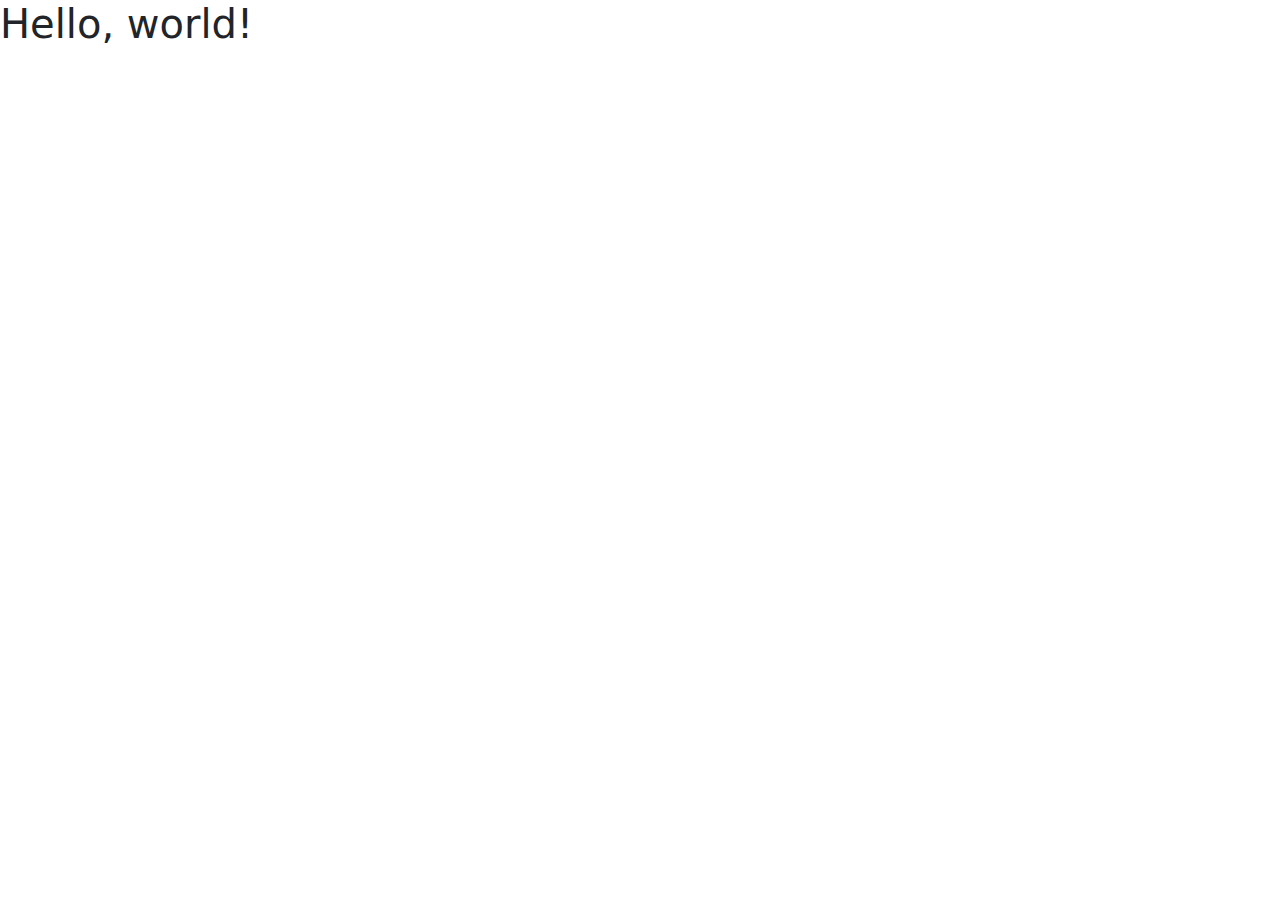
==== index.html @ fc5ced14 "Add files via upload" ====
<!doctype html>
<html lang="pt-br">
  <head>
    <meta charset="utf-8">
    <meta name="viewport" content="width=device-width, initial-scale=1">
    <title>Página Inicial</title>
    <link href="https://cdn.jsdelivr.net/npm/bootstrap@5.3.3/dist/css/bootstrap.min.css" rel="stylesheet" integrity="sha384-QWTKZyjpPEjISv5WaRU9OFeRpok6YctnYmDr5pNlyT2bRjXh0JMhjY6hW+ALEwIH" crossorigin="anonymous">
  </head>
  <body>
    <h1>Hello, world!</h1>
    <script src="https://cdn.jsdelivr.net/npm/bootstrap@5.3.3/dist/js/bootstrap.bundle.min.js" integrity="sha384-YvpcrYf0tY3lHB60NNkmXc5s9fDVZLESaAA55NDzOxhy9GkcIdslK1eN7N6jIeHz" crossorigin="anonymous"></script>
  </body>
</html>
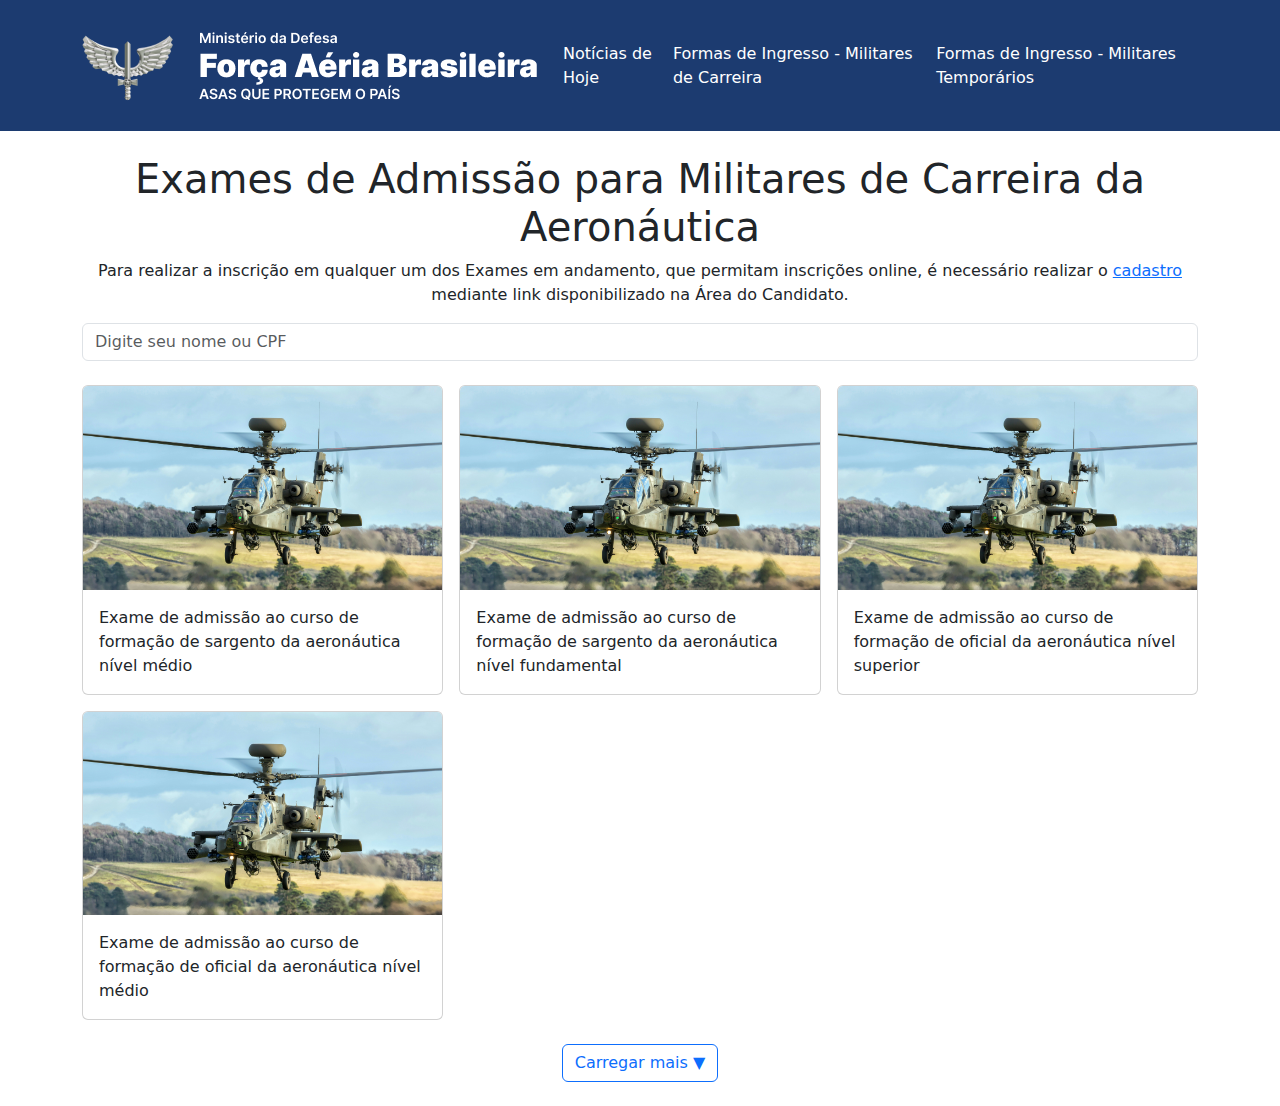
==== commit 15e24d1e: "atualizando a página principal" ====
--- a/index.html
+++ b/index.html
@@ -5,9 +5,82 @@
     <meta name="viewport" content="width=device-width, initial-scale=1">
     <title>Página Inicial</title>
     <link href="https://cdn.jsdelivr.net/npm/bootstrap@5.3.3/dist/css/bootstrap.min.css" rel="stylesheet" integrity="sha384-QWTKZyjpPEjISv5WaRU9OFeRpok6YctnYmDr5pNlyT2bRjXh0JMhjY6hW+ALEwIH" crossorigin="anonymous">
+    <link rel="stylesheet" href="style.css">
   </head>
   <body>
-    <h1>Hello, world!</h1>
-    <script src="https://cdn.jsdelivr.net/npm/bootstrap@5.3.3/dist/js/bootstrap.bundle.min.js" integrity="sha384-YvpcrYf0tY3lHB60NNkmXc5s9fDVZLESaAA55NDzOxhy9GkcIdslK1eN7N6jIeHz" crossorigin="anonymous"></script>
+    <!-- Cabeçalho -->
+    <header style="background-color: #1c3b70;" class="text-white py-3">
+      <div class="container">
+        <nav class="navbar navbar-expand-lg">
+          <a class="navbar-brand text-white" href="#">
+            <img src="/static/img/logo2.png" alt="Logo" class="logo">
+          </a>
+          <button class="navbar-toggler" type="button" data-bs-toggle="collapse" data-bs-target="#navbarContent" aria-controls="navbarContent" aria-expanded="false" aria-label="Toggle navigation">
+            <span class="navbar-toggler-icon"></span>
+          </button>
+          <div class="collapse navbar-collapse" id="navbarContent">
+            <ul class="navbar-nav ms-auto">
+              <li class="nav-item"><a href="#" class="nav-link text-white">Notícias de Hoje</a></li>
+              <li class="nav-item"><a href="#" class="nav-link text-white">Formas de Ingresso - Militares de Carreira</a></li>
+              <li class="nav-item"><a href="#" class="nav-link text-white">Formas de Ingresso - Militares Temporários</a></li>
+            </ul>
+          </div>
+        </nav>
+      </div>
+    </header>
+
+    <!-- Conteúdo Principal -->
+    <main class="container my-4">
+      <h1 class="text-center">Exames de Admissão para Militares de Carreira da Aeronáutica</h1>
+      <p class="text-center">Para realizar a inscrição em qualquer um dos Exames em andamento, que permitam inscrições online, é necessário realizar o <a href="/pages/register.html" class="text-primary">cadastro</a> mediante link disponibilizado na Área do Candidato.</p>
+
+      <!-- Campo de Busca -->
+      <div class="search-bar text-center mb-4">
+        <input type="text" class="form-control" placeholder="Digite seu nome ou CPF">
+      </div>
+
+      <!-- Cards de Exames -->
+      <div class="row g-3">
+        <div class="col-md-6 col-lg-4">
+          <div class="card">
+            <img src="/static/img/example1.jpg" class="card-img-top" alt="Exame 1">
+            <div class="card-body">
+              <p class="card-text">Exame de admissão ao curso de formação de sargento da aeronáutica nível médio</p>
+            </div>
+          </div>
+        </div>
+        <div class="col-md-6 col-lg-4">
+          <div class="card">
+            <img src="/static/img/example1.jpg" class="card-img-top" alt="Exame 2">
+            <div class="card-body">
+              <p class="card-text">Exame de admissão ao curso de formação de sargento da aeronáutica nível fundamental</p>
+            </div>
+          </div>
+        </div>
+        <div class="col-md-6 col-lg-4">
+          <div class="card">
+            <img src="/static/img/example1.jpg" class="card-img-top" alt="Exame 3">
+            <div class="card-body">
+              <p class="card-text">Exame de admissão ao curso de formação de oficial da aeronáutica nível superior</p>
+            </div>
+          </div>
+        </div>
+        <div class="col-md-6 col-lg-4">
+          <div class="card">
+            <img src="/static/img/example1.jpg" class="card-img-top" alt="Exame 4">
+            <div class="card-body">
+              <p class="card-text">Exame de admissão ao curso de formação de oficial da aeronáutica nível médio</p>
+            </div>
+          </div>
+        </div>
+      </div>
+
+      <!-- Botão de Carregar Mais -->
+      <div class="text-center mt-4">
+        <button class="btn btn-outline-primary">Carregar mais <span>&#9660;</span></button>
+      </div>
+    </main>
+
+    <script src="https://cdn.jsdelivr.net/npm/bootstrap@5.3.3/dist/js/bootstrap.bundle.min.js"></script>
   </body>
-</html>+</html>
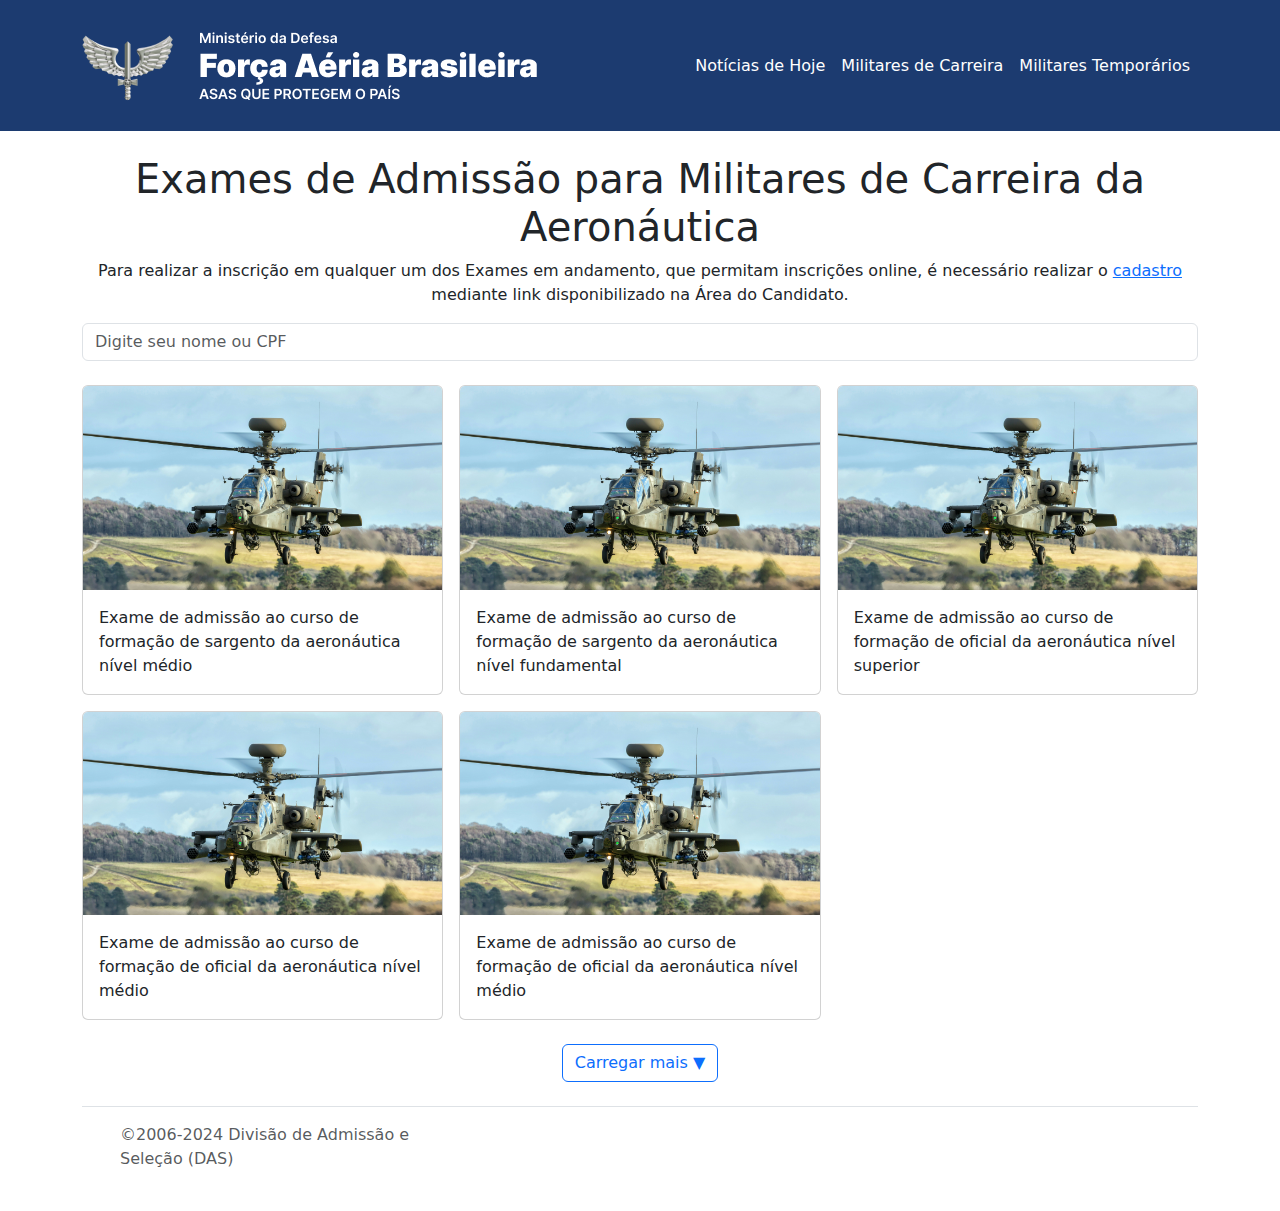
==== commit f7596ed6: "adicionando o layout teste" ====
--- a/index.html
+++ b/index.html
@@ -21,8 +21,8 @@
           <div class="collapse navbar-collapse" id="navbarContent">
             <ul class="navbar-nav ms-auto">
               <li class="nav-item"><a href="#" class="nav-link text-white">Notícias de Hoje</a></li>
-              <li class="nav-item"><a href="#" class="nav-link text-white">Formas de Ingresso - Militares de Carreira</a></li>
-              <li class="nav-item"><a href="#" class="nav-link text-white">Formas de Ingresso - Militares Temporários</a></li>
+              <li class="nav-item"><a href="#" class="nav-link text-white">Militares de Carreira</a></li>
+              <li class="nav-item"><a href="#" class="nav-link text-white">Militares Temporários</a></li>
             </ul>
           </div>
         </nav>
@@ -73,6 +73,14 @@
             </div>
           </div>
         </div>
+        <div class="col-md-6 col-lg-4">
+          <div class="card">
+            <img src="/static/img/example1.jpg" class="card-img-top" alt="Exame 4">
+            <div class="card-body">
+              <p class="card-text">Exame de admissão ao curso de formação de oficial da aeronáutica nível médio</p>
+            </div>
+          </div>
+        </div>
       </div>
 
       <!-- Botão de Carregar Mais -->
@@ -81,6 +89,25 @@
       </div>
     </main>
 
+    <div class="b-example-divider"></div>
+
+    <div class="container">
+      <footer class="d-flex flex-wrap justify-content-between align-items-center py-3 my-4 border-top">
+        <div class="col-md-4 d-flex align-items-center">
+          <a href="/" class="mb-3 me-2 mb-md-0 text-body-secondary text-decoration-none lh-1">
+            <svg class="bi" width="30" height="24"><use xlink:href="#bootstrap"/></svg>
+          </a>
+          <span class="mb-3 mb-md-0 text-body-secondary">&copy;2006-2024 Divisão de Admissão e Seleção (DAS)</span>
+        </div>
+    
+        <ul class="nav col-md-4 justify-content-end list-unstyled d-flex">
+          <li class="ms-3"><a class="text-body-secondary" href="#"><svg class="bi" width="24" height="24"><use xlink:href="#twitter"/></svg></a></li>
+          <li class="ms-3"><a class="text-body-secondary" href="#"><svg class="bi" width="24" height="24"><use xlink:href="#instagram"/></svg></a></li>
+          <li class="ms-3"><a class="text-body-secondary" href="#"><svg class="bi" width="24" height="24"><use xlink:href="#facebook"/></svg></a></li>
+        </ul>
+      </footer>
+    </div>
+
     <script src="https://cdn.jsdelivr.net/npm/bootstrap@5.3.3/dist/js/bootstrap.bundle.min.js"></script>
   </body>
 </html>
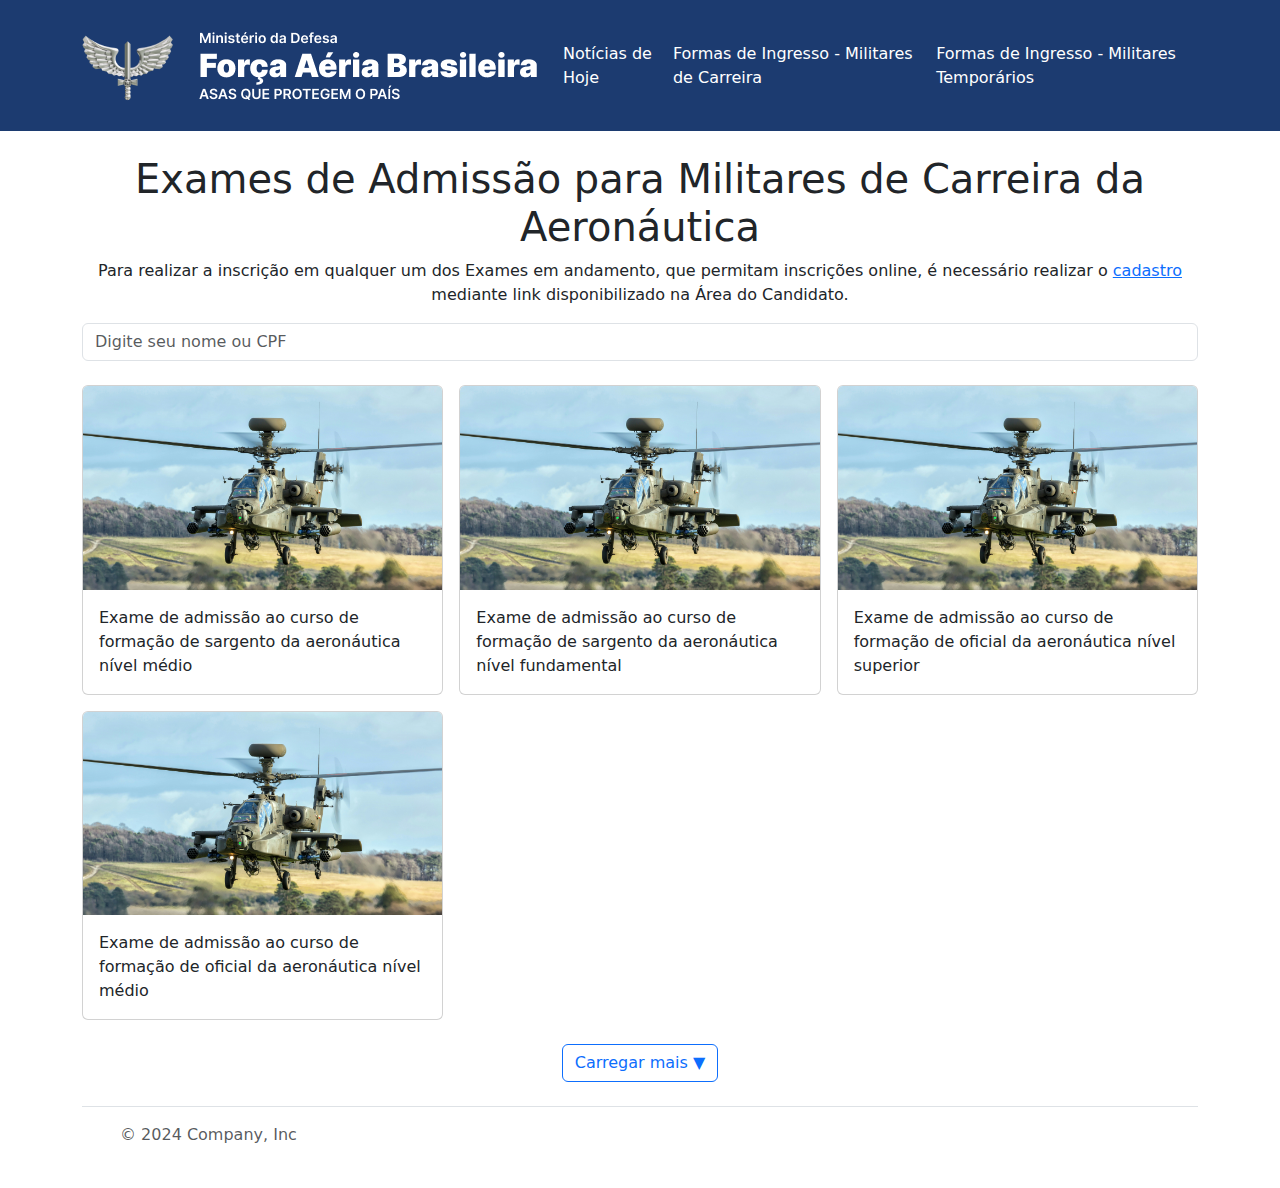
==== commit 1b6262e7: "." ====
--- a/index.html
+++ b/index.html
@@ -13,7 +13,7 @@
       <div class="container">
         <nav class="navbar navbar-expand-lg">
           <a class="navbar-brand text-white" href="#">
-            <img src="/static/img/logo2.png" alt="Logo" class="logo">
+            <img src="static/img/logo2.png" alt="Logo" class="logo">
           </a>
           <button class="navbar-toggler" type="button" data-bs-toggle="collapse" data-bs-target="#navbarContent" aria-controls="navbarContent" aria-expanded="false" aria-label="Toggle navigation">
             <span class="navbar-toggler-icon"></span>
@@ -21,8 +21,8 @@
           <div class="collapse navbar-collapse" id="navbarContent">
             <ul class="navbar-nav ms-auto">
               <li class="nav-item"><a href="#" class="nav-link text-white">Notícias de Hoje</a></li>
-              <li class="nav-item"><a href="#" class="nav-link text-white">Militares de Carreira</a></li>
-              <li class="nav-item"><a href="#" class="nav-link text-white">Militares Temporários</a></li>
+              <li class="nav-item"><a href="pages/Militares_carreira.html" class="nav-link text-white">Formas de Ingresso - Militares de Carreira</a></li>
+              <li class="nav-item"><a href="#" class="nav-link text-white">Formas de Ingresso - Militares Temporários</a></li>
             </ul>
           </div>
         </nav>
@@ -32,7 +32,7 @@
     <!-- Conteúdo Principal -->
     <main class="container my-4">
       <h1 class="text-center">Exames de Admissão para Militares de Carreira da Aeronáutica</h1>
-      <p class="text-center">Para realizar a inscrição em qualquer um dos Exames em andamento, que permitam inscrições online, é necessário realizar o <a href="/pages/register.html" class="text-primary">cadastro</a> mediante link disponibilizado na Área do Candidato.</p>
+      <p class="text-center">Para realizar a inscrição em qualquer um dos Exames em andamento, que permitam inscrições online, é necessário realizar o <a href="pages/register.html" class="text-primary">cadastro</a> mediante link disponibilizado na Área do Candidato.</p>
 
       <!-- Campo de Busca -->
       <div class="search-bar text-center mb-4">
@@ -43,7 +43,7 @@
       <div class="row g-3">
         <div class="col-md-6 col-lg-4">
           <div class="card">
-            <img src="/static/img/example1.jpg" class="card-img-top" alt="Exame 1">
+            <img src="static/img/example1.jpg" class="card-img-top" alt="Exame 1">
             <div class="card-body">
               <p class="card-text">Exame de admissão ao curso de formação de sargento da aeronáutica nível médio</p>
             </div>
@@ -51,7 +51,7 @@
         </div>
         <div class="col-md-6 col-lg-4">
           <div class="card">
-            <img src="/static/img/example1.jpg" class="card-img-top" alt="Exame 2">
+            <img src="static/img/example1.jpg" class="card-img-top" alt="Exame 2">
             <div class="card-body">
               <p class="card-text">Exame de admissão ao curso de formação de sargento da aeronáutica nível fundamental</p>
             </div>
@@ -59,7 +59,7 @@
         </div>
         <div class="col-md-6 col-lg-4">
           <div class="card">
-            <img src="/static/img/example1.jpg" class="card-img-top" alt="Exame 3">
+            <img src="static/img/example1.jpg" class="card-img-top" alt="Exame 3">
             <div class="card-body">
               <p class="card-text">Exame de admissão ao curso de formação de oficial da aeronáutica nível superior</p>
             </div>
@@ -67,15 +67,7 @@
         </div>
         <div class="col-md-6 col-lg-4">
           <div class="card">
-            <img src="/static/img/example1.jpg" class="card-img-top" alt="Exame 4">
-            <div class="card-body">
-              <p class="card-text">Exame de admissão ao curso de formação de oficial da aeronáutica nível médio</p>
-            </div>
-          </div>
-        </div>
-        <div class="col-md-6 col-lg-4">
-          <div class="card">
-            <img src="/static/img/example1.jpg" class="card-img-top" alt="Exame 4">
+            <img src="static/img/example1.jpg" class="card-img-top" alt="Exame 4">
             <div class="card-body">
               <p class="card-text">Exame de admissão ao curso de formação de oficial da aeronáutica nível médio</p>
             </div>
@@ -97,7 +89,7 @@
           <a href="/" class="mb-3 me-2 mb-md-0 text-body-secondary text-decoration-none lh-1">
             <svg class="bi" width="30" height="24"><use xlink:href="#bootstrap"/></svg>
           </a>
-          <span class="mb-3 mb-md-0 text-body-secondary">&copy;2006-2024 Divisão de Admissão e Seleção (DAS)</span>
+          <span class="mb-3 mb-md-0 text-body-secondary">&copy; 2024 Company, Inc</span>
         </div>
     
         <ul class="nav col-md-4 justify-content-end list-unstyled d-flex">
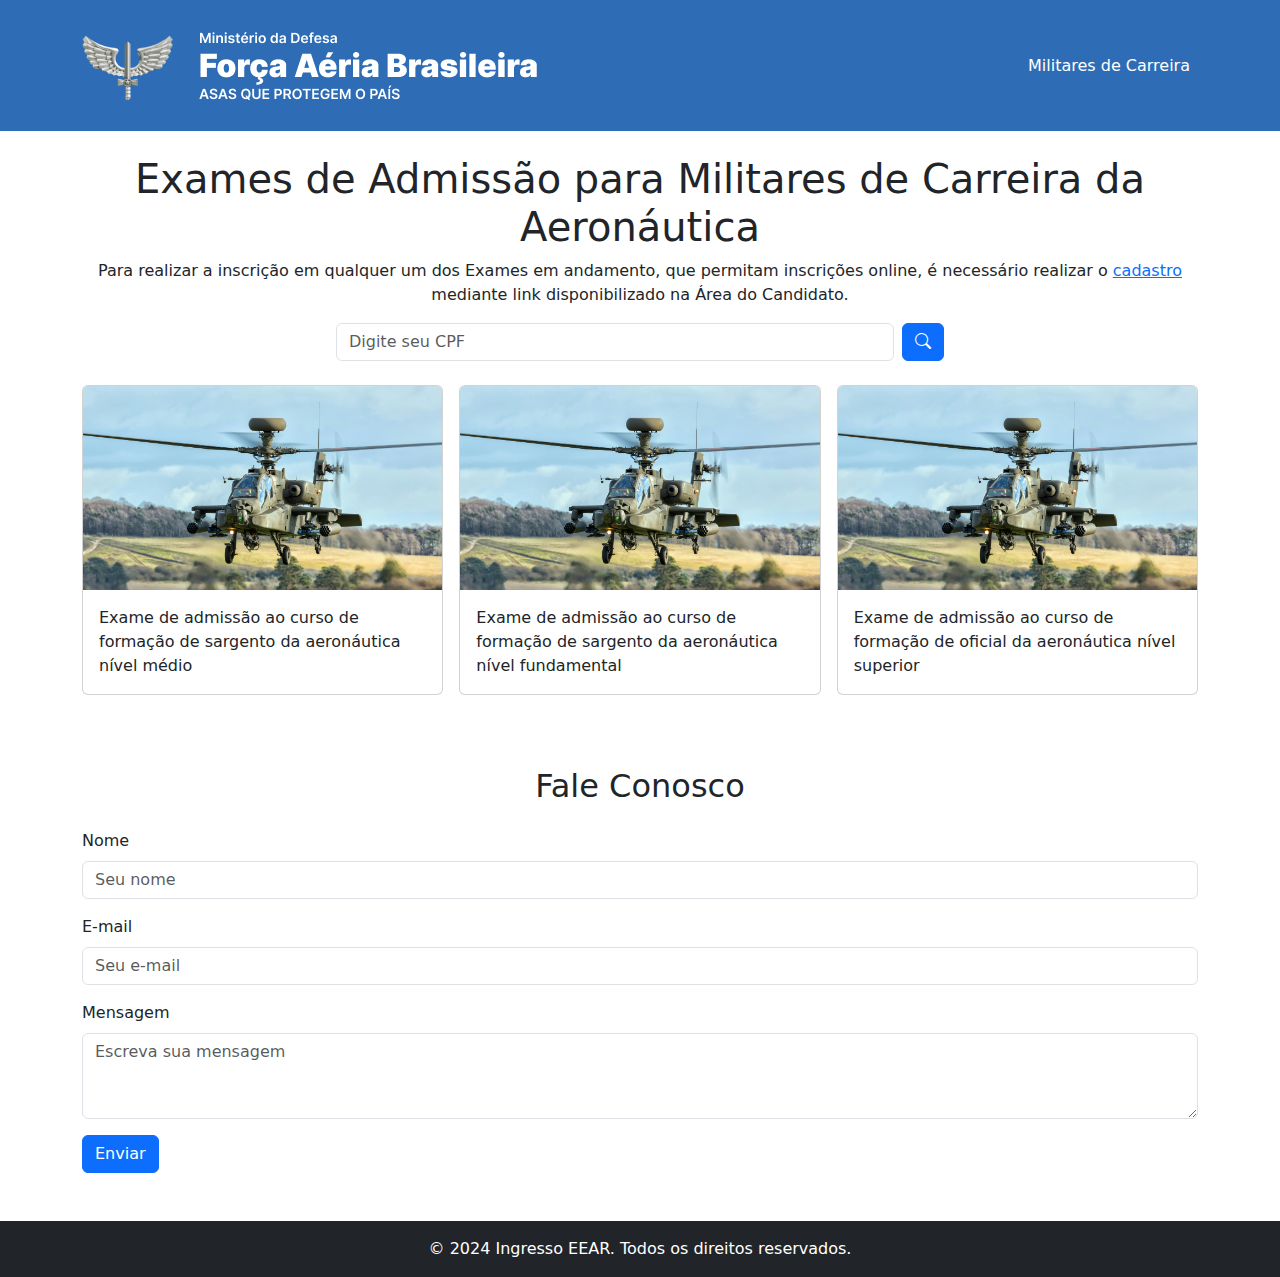
==== commit cc8713c0: "massive upgrade 2" ====
--- a/index.html
+++ b/index.html
@@ -5,11 +5,12 @@
     <meta name="viewport" content="width=device-width, initial-scale=1">
     <title>Página Inicial</title>
     <link href="https://cdn.jsdelivr.net/npm/bootstrap@5.3.3/dist/css/bootstrap.min.css" rel="stylesheet" integrity="sha384-QWTKZyjpPEjISv5WaRU9OFeRpok6YctnYmDr5pNlyT2bRjXh0JMhjY6hW+ALEwIH" crossorigin="anonymous">
+    <link href="https://cdn.jsdelivr.net/npm/bootstrap-icons/font/bootstrap-icons.css" rel="stylesheet">
     <link rel="stylesheet" href="style.css">
   </head>
   <body>
     <!-- Cabeçalho -->
-    <header style="background-color: #1c3b70;" class="text-white py-3">
+    <header style="background-color: #2E6DB5;" class="text-white py-3">
       <div class="container">
         <nav class="navbar navbar-expand-lg">
           <a class="navbar-brand text-white" href="#">
@@ -20,9 +21,7 @@
           </button>
           <div class="collapse navbar-collapse" id="navbarContent">
             <ul class="navbar-nav ms-auto">
-              <li class="nav-item"><a href="#" class="nav-link text-white">Notícias de Hoje</a></li>
-              <li class="nav-item"><a href="pages/Militares_carreira.html" class="nav-link text-white">Formas de Ingresso - Militares de Carreira</a></li>
-              <li class="nav-item"><a href="#" class="nav-link text-white">Formas de Ingresso - Militares Temporários</a></li>
+              <li class="nav-item"><a href="pages/Militares_carreira.html" class="nav-link text-white">Militares de Carreira</a></li>
             </ul>
           </div>
         </nav>
@@ -35,9 +34,36 @@
       <p class="text-center">Para realizar a inscrição em qualquer um dos Exames em andamento, que permitam inscrições online, é necessário realizar o <a href="pages/register.html" class="text-primary">cadastro</a> mediante link disponibilizado na Área do Candidato.</p>
 
       <!-- Campo de Busca -->
-      <div class="search-bar text-center mb-4">
-        <input type="text" class="form-control" placeholder="Digite seu nome ou CPF">
+      <div class="search-bar text-center mb-4 d-flex justify-content-center">
+        <input type="text" class="form-control w-50 me-2" id="cpfInput" placeholder="Digite seu CPF">
+        <button class="btn btn-primary" id="searchButton">
+          <i class="bi bi-search"></i>
+        </button>
       </div>
+
+      <!-- Modal -->
+      <div class="modal fade" id="resultModal" tabindex="-1" aria-labelledby="resultModalLabel" aria-hidden="true">
+        <div class="modal-dialog modal-dialog-centered">
+          <div class="modal-content">
+            <div class="modal-header bg-primary text-white">
+              <h5 class="modal-title" id="resultModalLabel">
+                <i class="bi bi-info-circle"></i> Resultado da Busca
+              </h5>
+              <button type="button" class="btn-close btn-close-white" data-bs-dismiss="modal" aria-label="Fechar"></button>
+            </div>
+            <div class="modal-body text-center">
+              <div id="modalMessage" class="fs-5 text-muted">
+                <!-- Mensagem personalizada aqui -->
+                <i class="bi bi-emoji-frown fs-1 text-danger"></i>
+                <p>CPF não encontrado.</p>
+              </div>
+            </div>
+            <div class="modal-footer justify-content-center">
+              <button type="button" class="btn btn-secondary" data-bs-dismiss="modal">Fechar</button>
+            </div>
+          </div>
+        </div>
+      </div>      
 
       <!-- Cards de Exames -->
       <div class="row g-3">
@@ -65,41 +91,74 @@
             </div>
           </div>
         </div>
-        <div class="col-md-6 col-lg-4">
-          <div class="card">
-            <img src="static/img/example1.jpg" class="card-img-top" alt="Exame 4">
-            <div class="card-body">
-              <p class="card-text">Exame de admissão ao curso de formação de oficial da aeronáutica nível médio</p>
-            </div>
-          </div>
-        </div>
-      </div>
-
-      <!-- Botão de Carregar Mais -->
-      <div class="text-center mt-4">
-        <button class="btn btn-outline-primary">Carregar mais <span>&#9660;</span></button>
       </div>
     </main>
 
-    <div class="b-example-divider"></div>
+    <!-- Fale Conosco -->
+    <section id="contato" class="py-5">
+      <div class="container">
+        <h2 class="text-center mb-4">Fale Conosco</h2>
+        <form>
+          <div class="mb-3">
+            <label for="name" class="form-label">Nome</label>
+            <input type="text" class="form-control" id="name" placeholder="Seu nome">
+          </div>
+          <div class="mb-3">
+            <label for="email" class="form-label">E-mail</label>
+            <input type="email" class="form-control" id="email" placeholder="Seu e-mail">
+          </div>
+          <div class="mb-3">
+            <label for="message" class="form-label">Mensagem</label>
+            <textarea class="form-control" id="message" rows="3" placeholder="Escreva sua mensagem"></textarea>
+          </div>
+          <button type="submit" class="btn btn-primary">Enviar</button>
+        </form>
+      </div>
+    </section>
 
-    <div class="container">
-      <footer class="d-flex flex-wrap justify-content-between align-items-center py-3 my-4 border-top">
-        <div class="col-md-4 d-flex align-items-center">
-          <a href="/" class="mb-3 me-2 mb-md-0 text-body-secondary text-decoration-none lh-1">
-            <svg class="bi" width="30" height="24"><use xlink:href="#bootstrap"/></svg>
-          </a>
-          <span class="mb-3 mb-md-0 text-body-secondary">&copy; 2024 Company, Inc</span>
-        </div>
-    
-        <ul class="nav col-md-4 justify-content-end list-unstyled d-flex">
-          <li class="ms-3"><a class="text-body-secondary" href="#"><svg class="bi" width="24" height="24"><use xlink:href="#twitter"/></svg></a></li>
-          <li class="ms-3"><a class="text-body-secondary" href="#"><svg class="bi" width="24" height="24"><use xlink:href="#instagram"/></svg></a></li>
-          <li class="ms-3"><a class="text-body-secondary" href="#"><svg class="bi" width="24" height="24"><use xlink:href="#facebook"/></svg></a></li>
-        </ul>
-      </footer>
-    </div>
+    <!-- Footer -->
+    <footer class="bg-dark text-white py-3 text-center">
+      <p class="mb-0">© 2024 Ingresso EEAR. Todos os direitos reservados.</p>
+    </footer>
 
+    <!-- Bootstrap JS -->
     <script src="https://cdn.jsdelivr.net/npm/bootstrap@5.3.3/dist/js/bootstrap.bundle.min.js"></script>
+    <script>
+      // Validação de CPF
+      function validarCPF(cpf) {
+        cpf = cpf.replace(/[^\d]+/g, '');
+        if (cpf.length !== 11 || /^(\d)\1+$/.test(cpf)) return false;
+        let soma = 0, resto;
+        for (let i = 1; i <= 9; i++) soma += parseInt(cpf.substring(i - 1, i)) * (11 - i);
+        resto = (soma * 10) % 11;
+        if (resto === 10 || resto === 11) resto = 0;
+        if (resto !== parseInt(cpf.substring(9, 10))) return false;
+        soma = 0;
+        for (let i = 1; i <= 10; i++) soma += parseInt(cpf.substring(i - 1, i)) * (12 - i);
+        resto = (soma * 10) % 11;
+        if (resto === 10 || resto === 11) resto = 0;
+        return resto === parseInt(cpf.substring(10, 11));
+      }
+
+      // Ação do botão de busca
+      document.getElementById('searchButton').addEventListener('click', function () {
+  const cpf = document.getElementById('cpfInput').value;
+  const modalMessage = document.getElementById('modalMessage');
+  if (validarCPF(cpf)) {
+    modalMessage.innerHTML = `
+      <i class="bi bi-check-circle fs-1 text-success"></i>
+      <p>CPF válido! Registro encontrado.</p>
+    `;
+  } else {
+    modalMessage.innerHTML = `
+      <i class="bi bi-emoji-frown fs-1 text-danger"></i>
+      <p>CPF inválido ou não encontrado.</p>
+    `;
+  }
+  const modal = new bootstrap.Modal(document.getElementById('resultModal'));
+  modal.show();
+});
+
+    </script>
   </body>
 </html>
